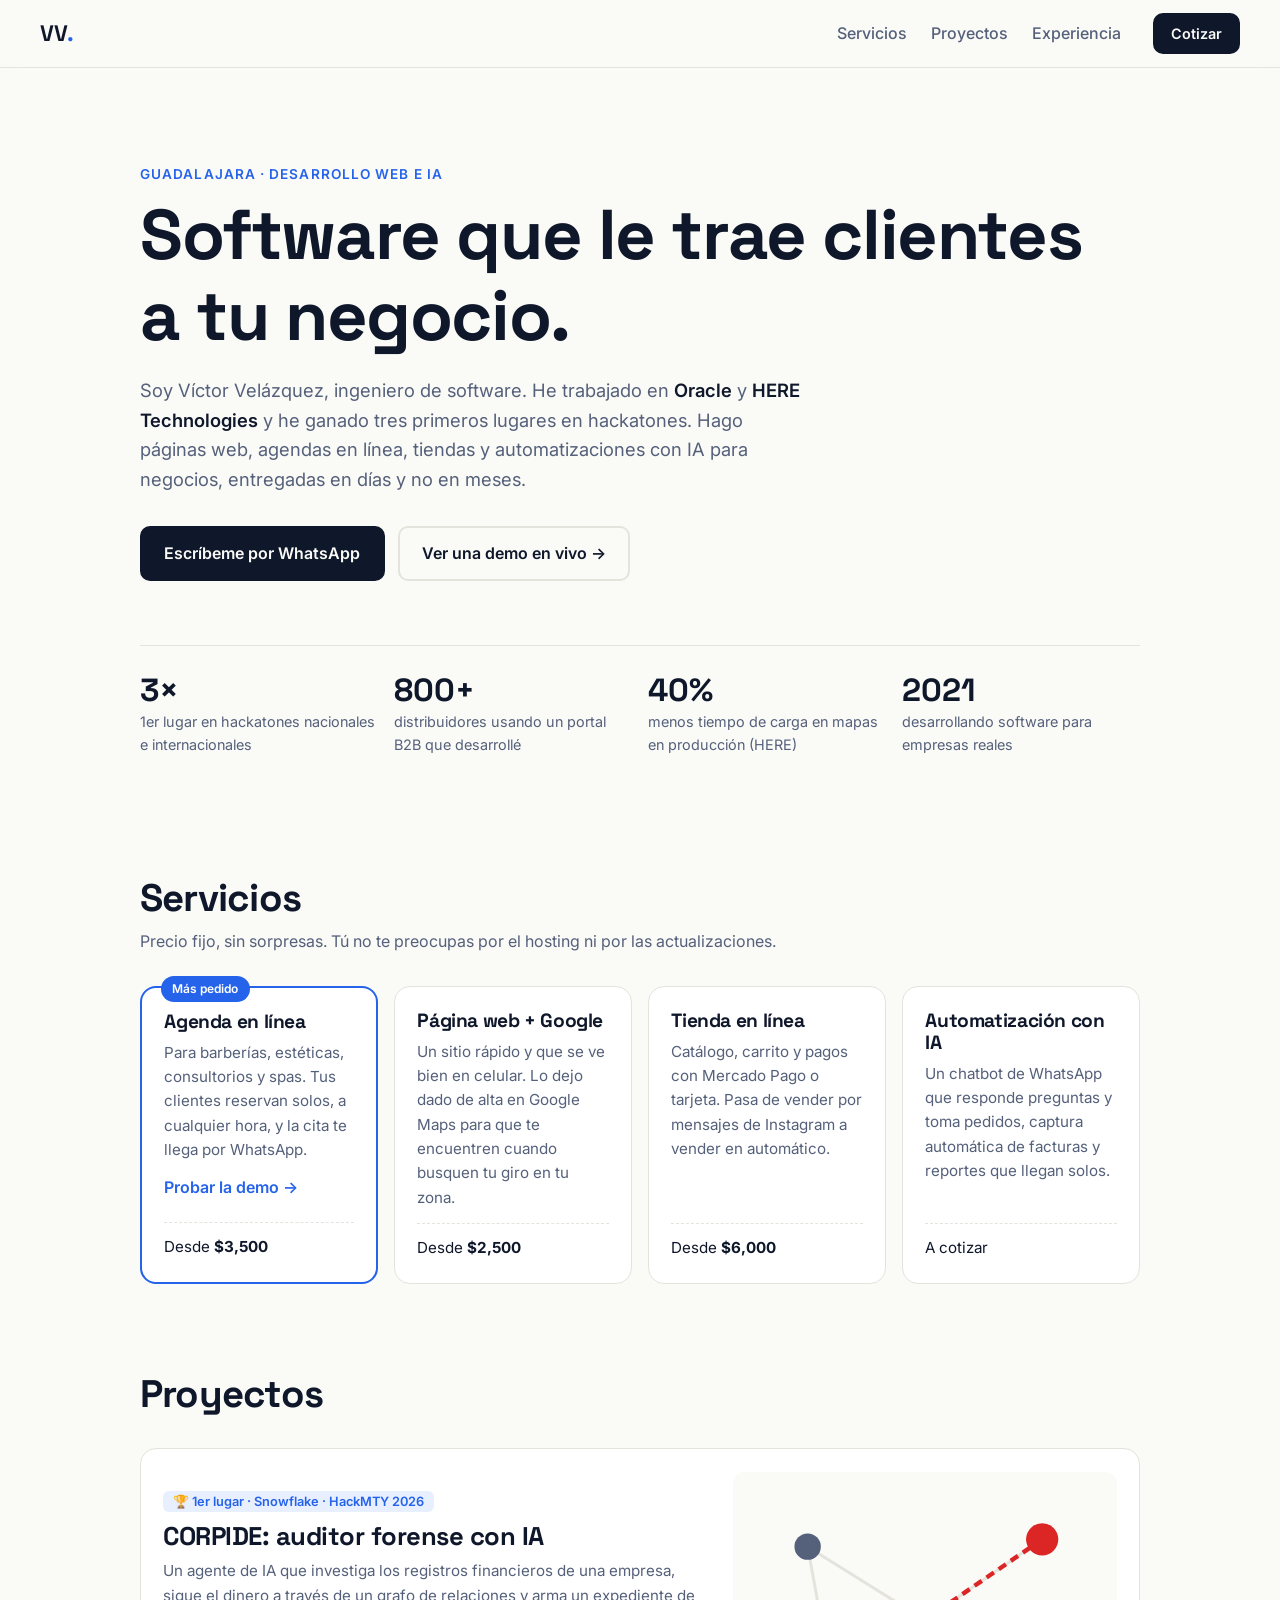
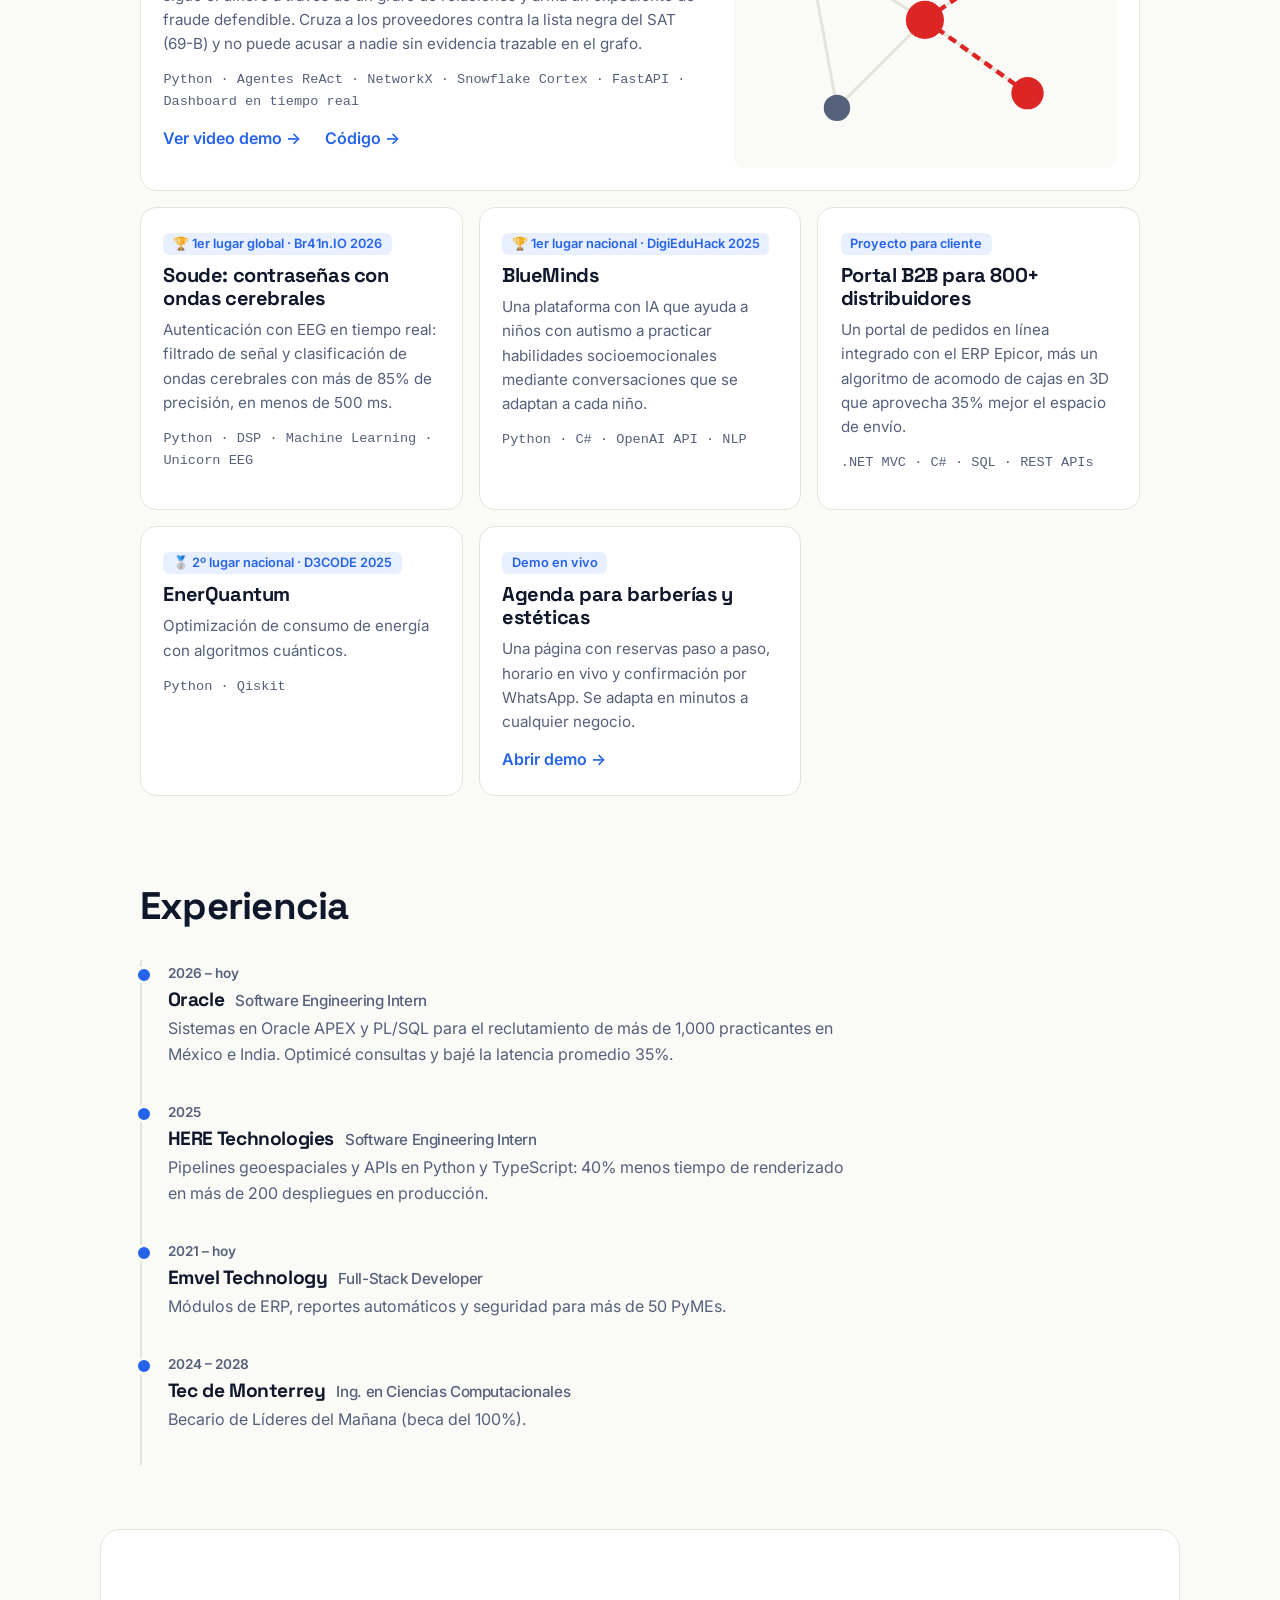
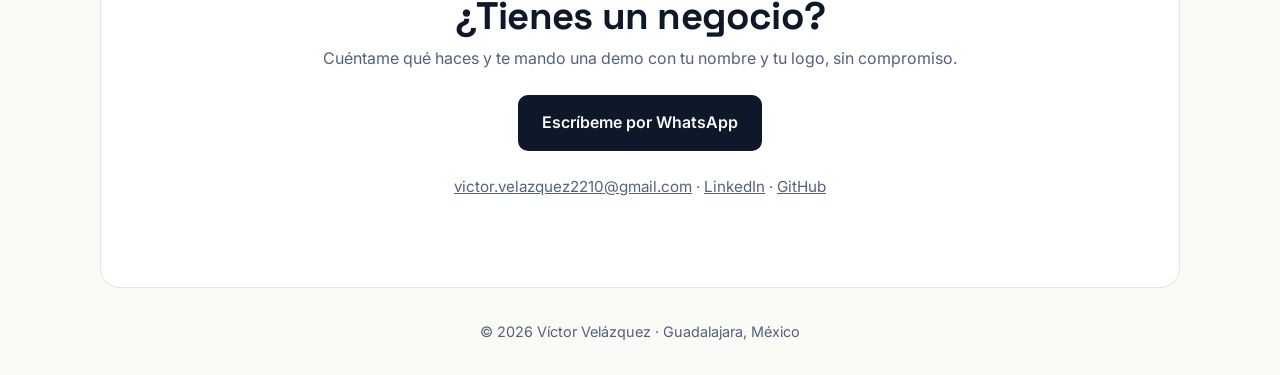
==== index.html @ 0cb5fa5f "upload" ====
<!doctype html>
<html lang="es">
<head>
  <meta charset="utf-8">
  <meta name="viewport" content="width=device-width, initial-scale=1">
  <title>Víctor Velázquez · Desarrollo web e IA</title>
  <meta name="description" content="Sitios web, agendas en línea, tiendas y automatización con IA para negocios. Ingeniero de software con experiencia en Oracle y HERE Technologies.">
  <meta property="og:title" content="Víctor Velázquez · Desarrollo web e IA">
  <meta property="og:description" content="Sitios, agendas en línea, tiendas y automatización con IA para negocios en Guadalajara.">
  <link rel="preconnect" href="https://fonts.googleapis.com">
  <link href="https://fonts.googleapis.com/css2?family=Space+Grotesk:wght@500;700&family=Inter:wght@400;500;600&display=swap" rel="stylesheet">
  <link rel="stylesheet" href="styles.css">
</head>
<body>
  <header class="nav">
    <a href="#" class="nav__logo">VV<span>.</span></a>
    <nav class="nav__links">
      <a href="#servicios">Servicios</a>
      <a href="#proyectos">Proyectos</a>
      <a href="#experiencia">Experiencia</a>
    </nav>
    <a class="btn btn--sm" href="https://wa.me/523312699758?text=Hola%20V%C3%ADctor%2C%20me%20interesa%20un%20sitio%20para%20mi%20negocio" target="_blank" rel="noopener">Cotizar</a>
  </header>

  <main>
    <section class="hero contenedor">
      <p class="etiqueta">Guadalajara · Desarrollo web e IA</p>
      <h1>Software que le trae clientes<br>a tu negocio.</h1>
      <p class="hero__sub">
        Soy Víctor Velázquez, ingeniero de software. He trabajado en <b>Oracle</b> y <b>HERE Technologies</b>
        y he ganado tres primeros lugares en hackatones. Hago páginas web, agendas en línea,
        tiendas y automatizaciones con IA para negocios, entregadas en días y no en meses.
      </p>
      <div class="hero__ctas">
        <a class="btn" href="https://wa.me/523312699758?text=Hola%20V%C3%ADctor%2C%20me%20interesa%20un%20sitio%20para%20mi%20negocio" target="_blank" rel="noopener">Escríbeme por WhatsApp</a>
        <a class="btn btn--ghost" href="barberia/">Ver una demo en vivo →</a>
      </div>
      <dl class="cifras">
        <div><dt>3×</dt><dd>1er lugar en hackatones nacionales e internacionales</dd></div>
        <div><dt>800+</dt><dd>distribuidores usando un portal B2B que desarrollé</dd></div>
        <div><dt>40%</dt><dd>menos tiempo de carga en mapas en producción (HERE)</dd></div>
        <div><dt>2021</dt><dd>desarrollando software para empresas reales</dd></div>
      </dl>
    </section>

    <section id="servicios" class="seccion contenedor">
      <h2>Servicios</h2>
      <p class="seccion__intro">Precio fijo, sin sorpresas. Tú no te preocupas por el hosting ni por las actualizaciones.</p>
      <div class="servicios">
        <article class="tarjeta tarjeta--destacada">
          <span class="chip">Más pedido</span>
          <h3>Agenda en línea</h3>
          <p>Para barberías, estéticas, consultorios y spas. Tus clientes reservan solos, a cualquier hora, y la cita te llega por WhatsApp.</p>
          <a class="link" href="barberia/">Probar la demo →</a>
          <p class="precio">Desde <b>$3,500</b></p>
        </article>
        <article class="tarjeta">
          <h3>Página web + Google</h3>
          <p>Un sitio rápido y que se ve bien en celular. Lo dejo dado de alta en Google Maps para que te encuentren cuando busquen tu giro en tu zona.</p>
          <p class="precio">Desde <b>$2,500</b></p>
        </article>
        <article class="tarjeta">
          <h3>Tienda en línea</h3>
          <p>Catálogo, carrito y pagos con Mercado Pago o tarjeta. Pasa de vender por mensajes de Instagram a vender en automático.</p>
          <p class="precio">Desde <b>$6,000</b></p>
        </article>
        <article class="tarjeta">
          <h3>Automatización con IA</h3>
          <p>Un chatbot de WhatsApp que responde preguntas y toma pedidos, captura automática de facturas y reportes que llegan solos.</p>
          <p class="precio">A cotizar</p>
        </article>
      </div>
    </section>

    <section id="proyectos" class="seccion contenedor">
      <h2>Proyectos</h2>
      <div class="proyectos">
        <article class="proyecto proyecto--grande">
          <div class="proyecto__meta">
            <span class="premio">🏆 1er lugar · Snowflake · HackMTY 2026</span>
            <h3>CORPIDE: auditor forense con IA</h3>
            <p>
              Un agente de IA que investiga los registros financieros de una empresa, sigue el dinero
              a través de un grafo de relaciones y arma un expediente de fraude defendible.
              Cruza a los proveedores contra la lista negra del SAT (69-B) y no puede acusar
              a nadie sin evidencia trazable en el grafo.
            </p>
            <p class="stack">Python · Agentes ReAct · NetworkX · Snowflake Cortex · FastAPI · Dashboard en tiempo real</p>
            <div class="proyecto__links">
              <a class="link" href="https://youtu.be/WHBfnFXW1JA" target="_blank" rel="noopener">Ver video demo →</a>
              <a class="link" href="https://github.com/Victor-123321/ForensicAuditor" target="_blank" rel="noopener">Código →</a>
            </div>
          </div>
          <div class="proyecto__visual" aria-hidden="true">
            <svg viewBox="0 0 240 180">
              <g class="aristas">
                <line x1="40" y1="40" x2="120" y2="90"/><line x1="200" y1="35" x2="120" y2="90"/>
                <line x1="60" y1="150" x2="120" y2="90"/><line x1="120" y1="90" x2="190" y2="140"/>
                <line x1="40" y1="40" x2="60" y2="150"/>
              </g>
              <g class="rastro"><line x1="200" y1="35" x2="120" y2="90"/><line x1="120" y1="90" x2="190" y2="140"/></g>
              <circle cx="40" cy="40" r="9"/><circle cx="60" cy="150" r="9"/>
              <circle class="sospechoso" cx="200" cy="35" r="11"/><circle class="sospechoso" cx="120" cy="90" r="13"/>
              <circle class="sospechoso" cx="190" cy="140" r="11"/>
            </svg>
          </div>
        </article>

        <article class="proyecto">
          <span class="premio">🏆 1er lugar global · Br41n.IO 2026</span>
          <h3>Soude: contraseñas con ondas cerebrales</h3>
          <p>Autenticación con EEG en tiempo real: filtrado de señal y clasificación de ondas cerebrales con más de 85% de precisión, en menos de 500 ms.</p>
          <p class="stack">Python · DSP · Machine Learning · Unicorn EEG</p>
        </article>

        <article class="proyecto">
          <span class="premio">🏆 1er lugar nacional · DigiEduHack 2025</span>
          <h3>BlueMinds</h3>
          <p>Una plataforma con IA que ayuda a niños con autismo a practicar habilidades socioemocionales mediante conversaciones que se adaptan a cada niño.</p>
          <p class="stack">Python · C# · OpenAI API · NLP</p>
        </article>

        <article class="proyecto">
          <span class="premio">Proyecto para cliente</span>
          <h3>Portal B2B para 800+ distribuidores</h3>
          <p>Un portal de pedidos en línea integrado con el ERP Epicor, más un algoritmo de acomodo de cajas en 3D que aprovecha 35% mejor el espacio de envío.</p>
          <p class="stack">.NET MVC · C# · SQL · REST APIs</p>
        </article>

        <article class="proyecto">
          <span class="premio">🥈 2º lugar nacional · D3CODE 2025</span>
          <h3>EnerQuantum</h3>
          <p>Optimización de consumo de energía con algoritmos cuánticos.</p>
          <p class="stack">Python · Qiskit</p>
        </article>

        <article class="proyecto">
          <span class="premio">Demo en vivo</span>
          <h3>Agenda para barberías y estéticas</h3>
          <p>Una página con reservas paso a paso, horario en vivo y confirmación por WhatsApp. Se adapta en minutos a cualquier negocio.</p>
          <a class="link" href="barberia/">Abrir demo →</a>
        </article>
      </div>
    </section>

    <section id="experiencia" class="seccion contenedor">
      <h2>Experiencia</h2>
      <ol class="linea">
        <li>
          <span class="linea__fecha">2026 – hoy</span>
          <h3>Oracle <small>Software Engineering Intern</small></h3>
          <p>Sistemas en Oracle APEX y PL/SQL para el reclutamiento de más de 1,000 practicantes en México e India. Optimicé consultas y bajé la latencia promedio 35%.</p>
        </li>
        <li>
          <span class="linea__fecha">2025</span>
          <h3>HERE Technologies <small>Software Engineering Intern</small></h3>
          <p>Pipelines geoespaciales y APIs en Python y TypeScript: 40% menos tiempo de renderizado en más de 200 despliegues en producción.</p>
        </li>
        <li>
          <span class="linea__fecha">2021 – hoy</span>
          <h3>Emvel Technology <small>Full-Stack Developer</small></h3>
          <p>Módulos de ERP, reportes automáticos y seguridad para más de 50 PyMEs.</p>
        </li>
        <li>
          <span class="linea__fecha">2024 – 2028</span>
          <h3>Tec de Monterrey <small>Ing. en Ciencias Computacionales</small></h3>
          <p>Becario de Líderes del Mañana (beca del 100%).</p>
        </li>
      </ol>
    </section>

    <section class="cta contenedor">
      <h2>¿Tienes un negocio?</h2>
      <p>Cuéntame qué haces y te mando una demo con tu nombre y tu logo, sin compromiso.</p>
      <a class="btn" href="https://wa.me/523312699758?text=Hola%20V%C3%ADctor%2C%20me%20interesa%20un%20sitio%20para%20mi%20negocio" target="_blank" rel="noopener">Escríbeme por WhatsApp</a>
      <p class="cta__otros">
        <a href="mailto:victor.velazquez2210@gmail.com">victor.velazquez2210@gmail.com</a> ·
        <a href="https://www.linkedin.com/in/vicvelazz/" target="_blank" rel="noopener">LinkedIn</a> ·
        <a href="https://github.com/Victor-123321" target="_blank" rel="noopener">GitHub</a>
      </p>
    </section>
  </main>

  <footer class="pie contenedor">© 2026 Víctor Velázquez · Guadalajara, México</footer>
</body>
</html>
---- styles.css ----
:root {
  --fondo: #fafaf7;
  --superficie: #ffffff;
  --texto: #0f172a;
  --tenue: #55607a;
  --borde: #e4e4dc;
  --acento: #2563eb;
  --acento-suave: #e8efff;
  --rojo: #dc2626;
  --display: "Space Grotesk", system-ui, sans-serif;
  --cuerpo: "Inter", system-ui, sans-serif;
}
@media (prefers-color-scheme: dark) {
  :root {
    --fondo: #0b0f19;
    --superficie: #121828;
    --texto: #e8ecf4;
    --tenue: #94a0b8;
    --borde: #222a3d;
    --acento: #6b9bff;
    --acento-suave: #18233f;
    --rojo: #f87171;
  }
}

* { box-sizing: border-box; }
html { scroll-behavior: smooth; }
body { margin: 0; background: var(--fondo); color: var(--texto); font: 16px/1.6 var(--cuerpo); }
a { color: inherit; }
h1, h2, h3 { font-family: var(--display); line-height: 1.15; letter-spacing: -.02em; }
h2 { font-size: clamp(1.8rem, 4vw, 2.4rem); margin: 0 0 .5rem; }

.contenedor { max-width: 1080px; margin: 0 auto; padding-left: clamp(16px, 4vw, 40px); padding-right: clamp(16px, 4vw, 40px); }

.btn {
  display: inline-block; text-decoration: none; font-weight: 600;
  background: var(--texto); color: var(--fondo);
  padding: .8rem 1.4rem; border-radius: 10px; border: 2px solid var(--texto);
  transition: transform .15s;
}
.btn:hover { transform: translateY(-1px); }
.btn--ghost { background: transparent; color: var(--texto); border-color: var(--borde); }
.btn--sm { padding: .45rem 1rem; font-size: .9rem; }
.link { color: var(--acento); text-decoration: none; font-weight: 600; }
.link:hover { text-decoration: underline; }

.nav {
  position: sticky; top: 0; z-index: 10;
  display: flex; align-items: center; gap: 2rem;
  padding: .8rem clamp(16px, 4vw, 40px);
  background: color-mix(in srgb, var(--fondo) 85%, transparent);
  backdrop-filter: blur(10px); border-bottom: 1px solid var(--borde);
}
.nav__logo { font: 700 1.4rem var(--display); text-decoration: none; margin-right: auto; }
.nav__logo span { color: var(--acento); }
.nav__links { display: flex; gap: 1.5rem; }
.nav__links a { text-decoration: none; color: var(--tenue); font-weight: 500; }
.nav__links a:hover { color: var(--texto); }

.hero { padding-top: clamp(3rem, 10vw, 6rem); padding-bottom: 3rem; }
.etiqueta { color: var(--acento); font-weight: 600; font-size: .85rem; letter-spacing: .08em; text-transform: uppercase; margin: 0; }
.hero h1 { font-size: clamp(2.4rem, 7vw, 4.4rem); margin: .6rem 0 1.2rem; }
.hero__sub { font-size: 1.15rem; color: var(--tenue); max-width: 660px; margin: 0 0 2rem; }
.hero__sub b { color: var(--texto); font-weight: 600; }
.hero__ctas { display: flex; gap: .8rem; flex-wrap: wrap; }

.cifras {
  display: grid; grid-template-columns: repeat(4, 1fr); gap: 1rem;
  margin: 4rem 0 0; padding: 1.5rem 0 0; border-top: 1px solid var(--borde);
}
.cifras dt { font: 700 2rem var(--display); }
.cifras dd { margin: 0; color: var(--tenue); font-size: .9rem; }

.seccion { padding-top: 4.5rem; padding-bottom: 1rem; }
.seccion__intro { color: var(--tenue); margin: 0 0 2rem; }

.servicios { display: grid; grid-template-columns: repeat(auto-fit, minmax(230px, 1fr)); gap: 1rem; }
.tarjeta {
  position: relative; display: flex; flex-direction: column;
  background: var(--superficie); border: 1px solid var(--borde); border-radius: 16px; padding: 1.4rem;
}
.tarjeta h3 { margin: 0 0 .5rem; font-size: 1.2rem; }
.tarjeta p { margin: 0 0 .8rem; color: var(--tenue); font-size: .95rem; }
.tarjeta .precio { margin: auto 0 0; padding-top: .8rem; border-top: 1px dashed var(--borde); color: var(--texto); }
.tarjeta .link { margin-bottom: .8rem; }
.tarjeta--destacada { border: 2px solid var(--acento); }
.chip {
  position: absolute; top: -12px; left: 1.2rem;
  background: var(--acento); color: #fff; font-size: .75rem; font-weight: 600;
  padding: .2rem .7rem; border-radius: 999px;
}

.proyectos { display: grid; grid-template-columns: repeat(auto-fill, minmax(300px, 1fr)); gap: 1rem; margin-top: 2rem; }
.proyecto { background: var(--superficie); border: 1px solid var(--borde); border-radius: 16px; padding: 1.4rem; }
.proyecto h3 { margin: .5rem 0; font-size: 1.25rem; }
.proyecto p { margin: 0 0 .8rem; color: var(--tenue); font-size: .95rem; }
.proyecto--grande { grid-column: 1 / -1; display: grid; grid-template-columns: 1.4fr 1fr; gap: 2rem; align-items: center; }
.proyecto--grande h3 { font-size: 1.6rem; }
.premio { font-size: .8rem; font-weight: 600; color: var(--acento); background: var(--acento-suave); padding: .2rem .6rem; border-radius: 6px; }
.stack { font-size: .85rem !important; font-family: ui-monospace, monospace; }
.proyecto__links { display: flex; gap: 1.5rem; flex-wrap: wrap; }
.proyecto__visual { background: var(--fondo); border-radius: 12px; padding: 1rem; }
.proyecto__visual svg { width: 100%; height: auto; display: block; }
.proyecto__visual .aristas line { stroke: var(--borde); stroke-width: 2; }
.proyecto__visual .rastro line { stroke: var(--rojo); stroke-width: 3; stroke-dasharray: 6 4; }
.proyecto__visual circle { fill: var(--tenue); }
.proyecto__visual .sospechoso { fill: var(--rojo); }

.linea { list-style: none; padding: 0; margin: 2rem 0 0; border-left: 2px solid var(--borde); }
.linea li { position: relative; padding: 0 0 2rem 1.6rem; }
.linea li::before {
  content: ""; position: absolute; left: -7px; top: .35rem;
  width: 12px; height: 12px; border-radius: 50%; background: var(--acento); border: 3px solid var(--fondo);
}
.linea__fecha { font-size: .85rem; color: var(--tenue); font-weight: 600; }
.linea h3 { margin: .2rem 0 .3rem; font-size: 1.2rem; }
.linea h3 small { font: 500 .95rem var(--cuerpo); color: var(--tenue); margin-left: .4rem; }
.linea p { margin: 0; color: var(--tenue); max-width: 680px; }

.cta {
  margin-top: 3rem; text-align: center;
  padding-top: 4rem; padding-bottom: 4rem;
  background: var(--superficie); border: 1px solid var(--borde); border-radius: 20px;
}
.cta p { color: var(--tenue); margin: 0 0 1.5rem; }
.cta__otros { margin-top: 1.5rem !important; font-size: .95rem; }
.cta__otros a { color: var(--tenue); }

.pie { padding-top: 2rem; padding-bottom: 2rem; color: var(--tenue); font-size: .9rem; text-align: center; }

@media (max-width: 760px) {
  .nav__links { display: none; }
  .cifras { grid-template-columns: repeat(2, 1fr); }
  .proyecto--grande { grid-template-columns: 1fr; }
  .cta { border-radius: 0; border-left: 0; border-right: 0; }
}
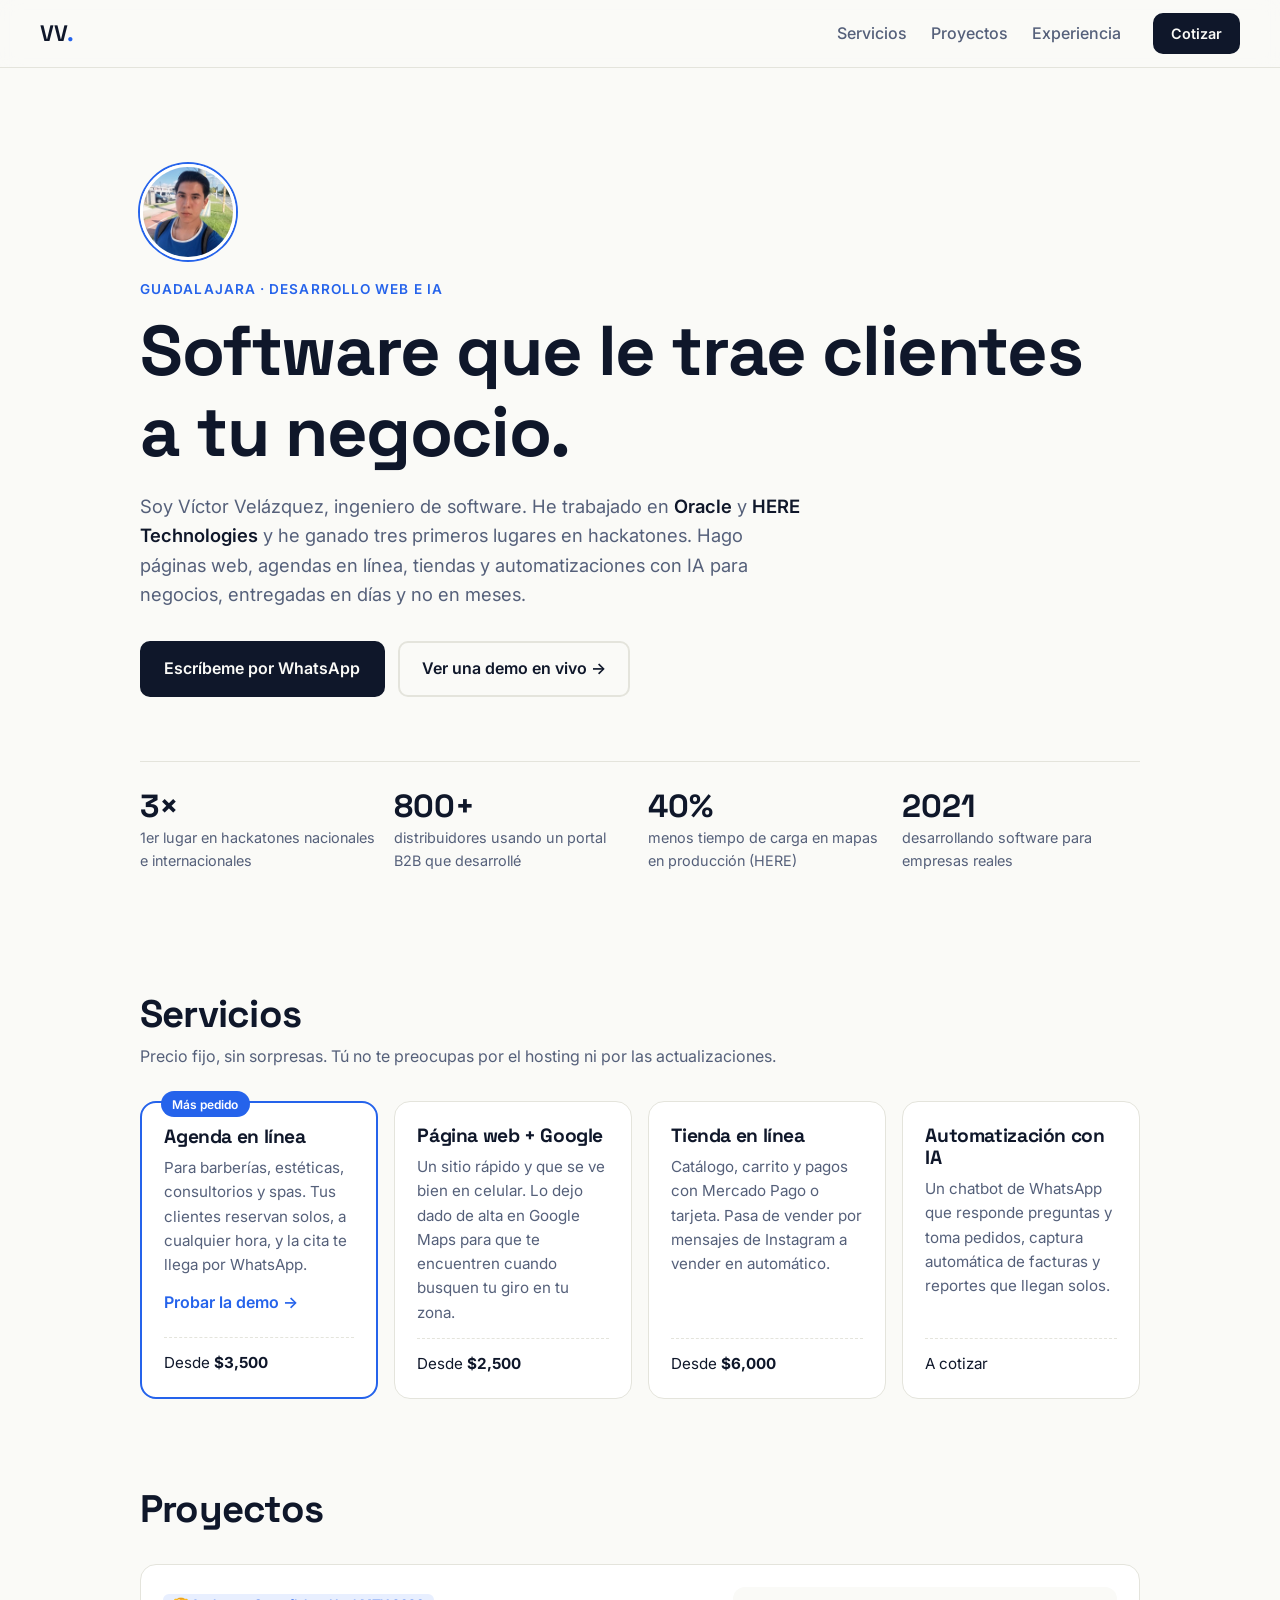
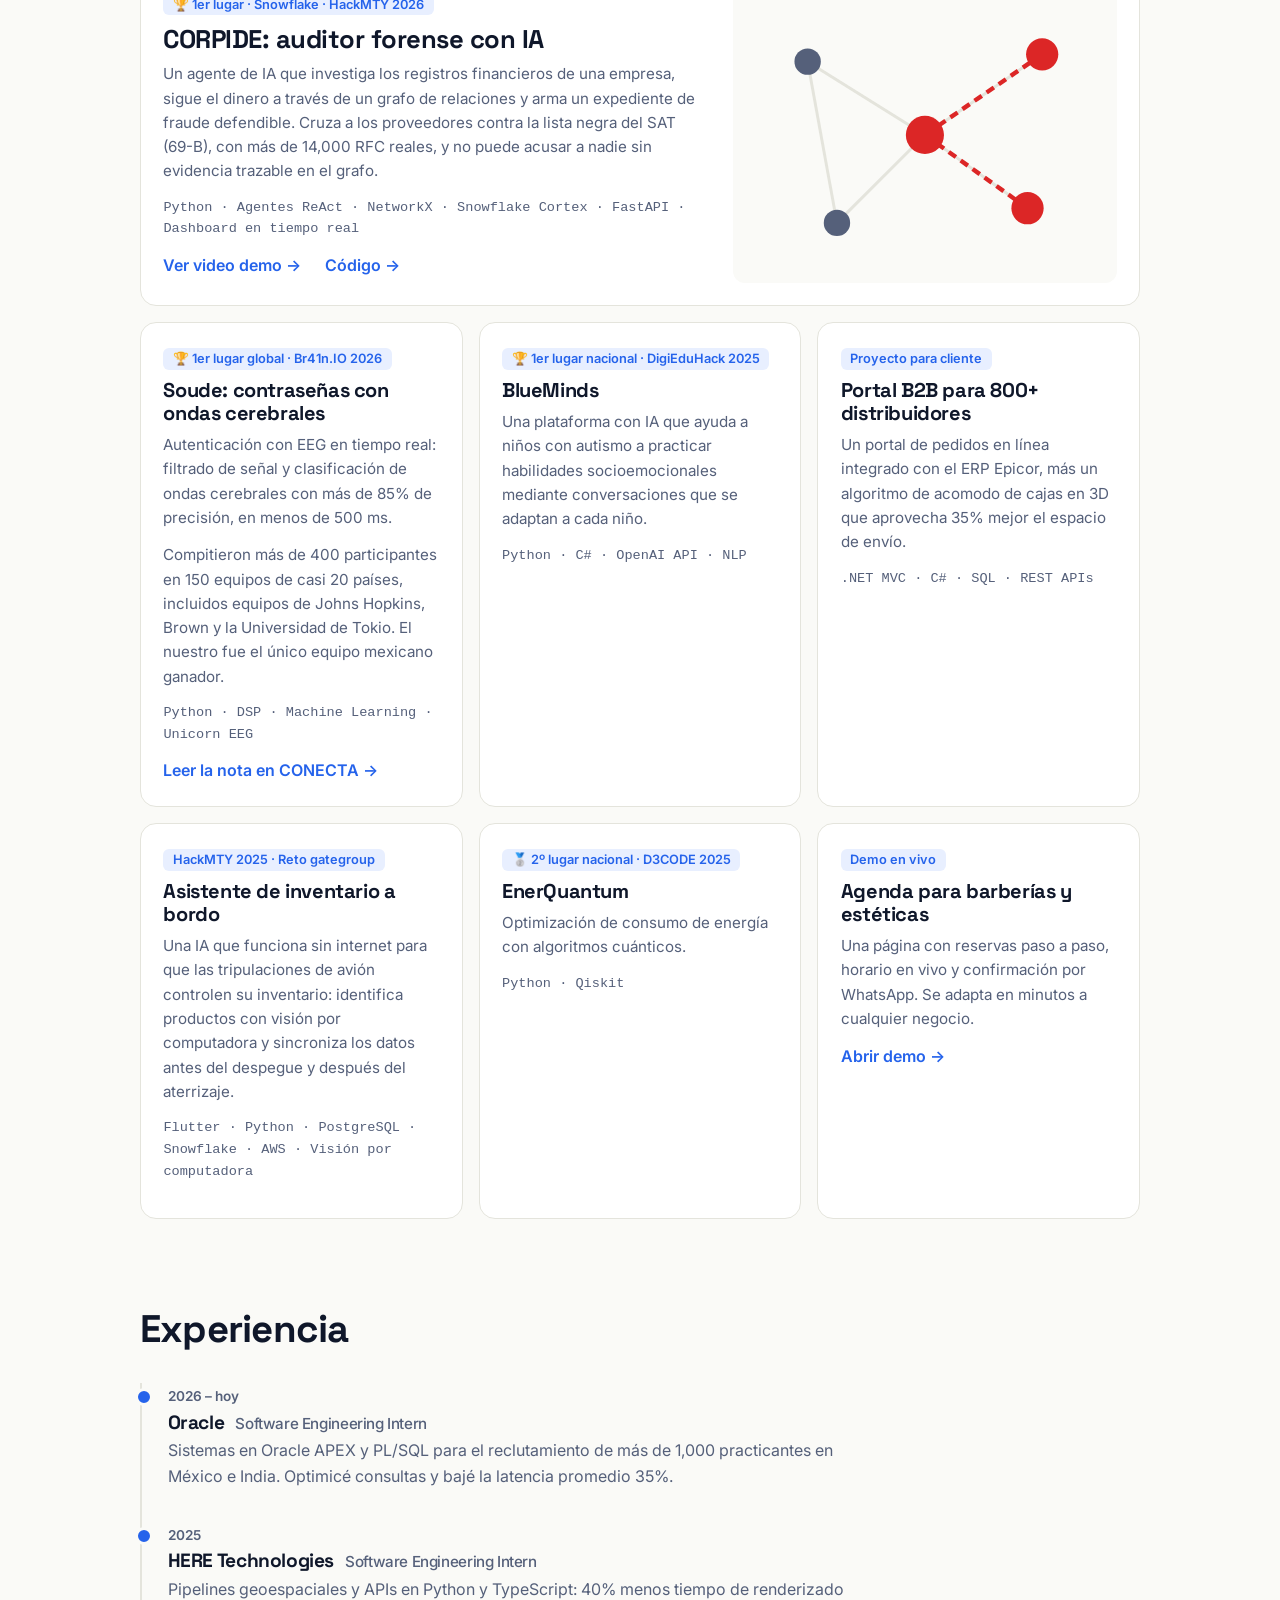
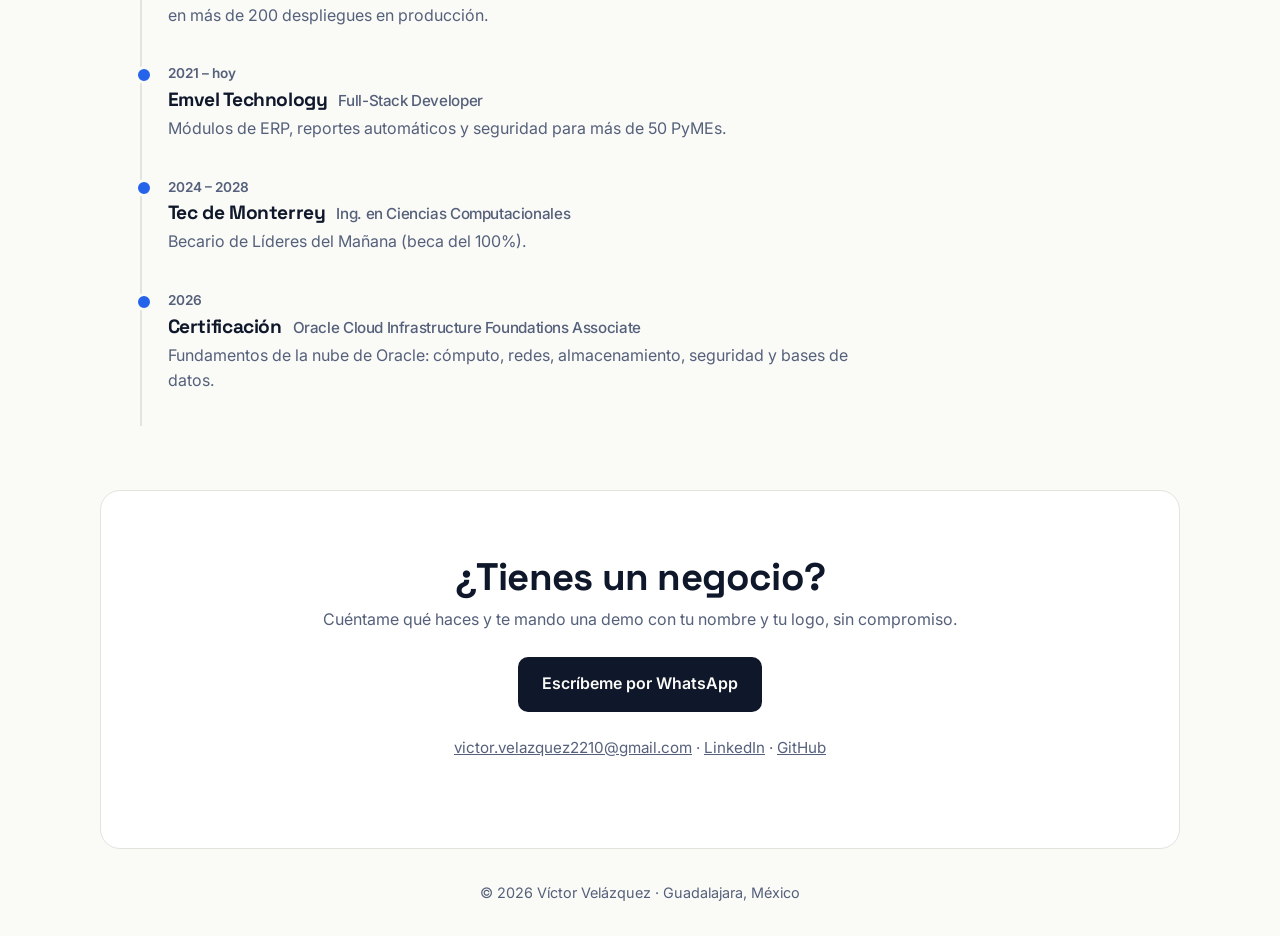
==== commit ccb6fe95: "Foto, datos de LinkedIn y nota de CONECTA" ====
--- a/index.html
+++ b/index.html
@@ -24,6 +24,7 @@
 
   <main>
     <section class="hero contenedor">
+      <img class="hero__foto" src="foto.jpg" alt="Víctor Velázquez" width="400" height="400">
       <p class="etiqueta">Guadalajara · Desarrollo web e IA</p>
       <h1>Software que le trae clientes<br>a tu negocio.</h1>
       <p class="hero__sub">
@@ -82,8 +83,8 @@
             <p>
               Un agente de IA que investiga los registros financieros de una empresa, sigue el dinero
               a través de un grafo de relaciones y arma un expediente de fraude defendible.
-              Cruza a los proveedores contra la lista negra del SAT (69-B) y no puede acusar
-              a nadie sin evidencia trazable en el grafo.
+              Cruza a los proveedores contra la lista negra del SAT (69-B), con más de 14,000 RFC
+              reales, y no puede acusar a nadie sin evidencia trazable en el grafo.
             </p>
             <p class="stack">Python · Agentes ReAct · NetworkX · Snowflake Cortex · FastAPI · Dashboard en tiempo real</p>
             <div class="proyecto__links">
@@ -110,7 +111,9 @@
           <span class="premio">🏆 1er lugar global · Br41n.IO 2026</span>
           <h3>Soude: contraseñas con ondas cerebrales</h3>
           <p>Autenticación con EEG en tiempo real: filtrado de señal y clasificación de ondas cerebrales con más de 85% de precisión, en menos de 500 ms.</p>
+          <p>Compitieron más de 400 participantes en 150 equipos de casi 20 países, incluidos equipos de Johns Hopkins, Brown y la Universidad de Tokio. El nuestro fue el único equipo mexicano ganador.</p>
           <p class="stack">Python · DSP · Machine Learning · Unicorn EEG</p>
+          <a class="link" href="https://conecta.tec.mx/es/noticias/guadalajara/educacion/interfase-premiada-estudiantes-tec-ganan-concurso-de-neurotecnologia" target="_blank" rel="noopener">Leer la nota en CONECTA →</a>
         </article>
 
         <article class="proyecto">
@@ -128,6 +131,13 @@
         </article>
 
         <article class="proyecto">
+          <span class="premio">HackMTY 2025 · Reto gategroup</span>
+          <h3>Asistente de inventario a bordo</h3>
+          <p>Una IA que funciona sin internet para que las tripulaciones de avión controlen su inventario: identifica productos con visión por computadora y sincroniza los datos antes del despegue y después del aterrizaje.</p>
+          <p class="stack">Flutter · Python · PostgreSQL · Snowflake · AWS · Visión por computadora</p>
+        </article>
+
+        <article class="proyecto">
           <span class="premio">🥈 2º lugar nacional · D3CODE 2025</span>
           <h3>EnerQuantum</h3>
           <p>Optimización de consumo de energía con algoritmos cuánticos.</p>
@@ -165,6 +175,11 @@
           <span class="linea__fecha">2024 – 2028</span>
           <h3>Tec de Monterrey <small>Ing. en Ciencias Computacionales</small></h3>
           <p>Becario de Líderes del Mañana (beca del 100%).</p>
+        </li>
+        <li>
+          <span class="linea__fecha">2026</span>
+          <h3>Certificación <small>Oracle Cloud Infrastructure Foundations Associate</small></h3>
+          <p>Fundamentos de la nube de Oracle: cómputo, redes, almacenamiento, seguridad y bases de datos.</p>
         </li>
       </ol>
     </section>
--- a/styles.css
+++ b/styles.css
@@ -58,6 +58,10 @@
 .nav__links a:hover { color: var(--texto); }
 
 .hero { padding-top: clamp(3rem, 10vw, 6rem); padding-bottom: 3rem; }
+.hero__foto {
+  width: 96px; height: 96px; border-radius: 50%; object-fit: cover; display: block;
+  margin-bottom: 1.2rem; border: 3px solid var(--superficie); box-shadow: 0 0 0 2px var(--acento);
+}
 .etiqueta { color: var(--acento); font-weight: 600; font-size: .85rem; letter-spacing: .08em; text-transform: uppercase; margin: 0; }
 .hero h1 { font-size: clamp(2.4rem, 7vw, 4.4rem); margin: .6rem 0 1.2rem; }
 .hero__sub { font-size: 1.15rem; color: var(--tenue); max-width: 660px; margin: 0 0 2rem; }
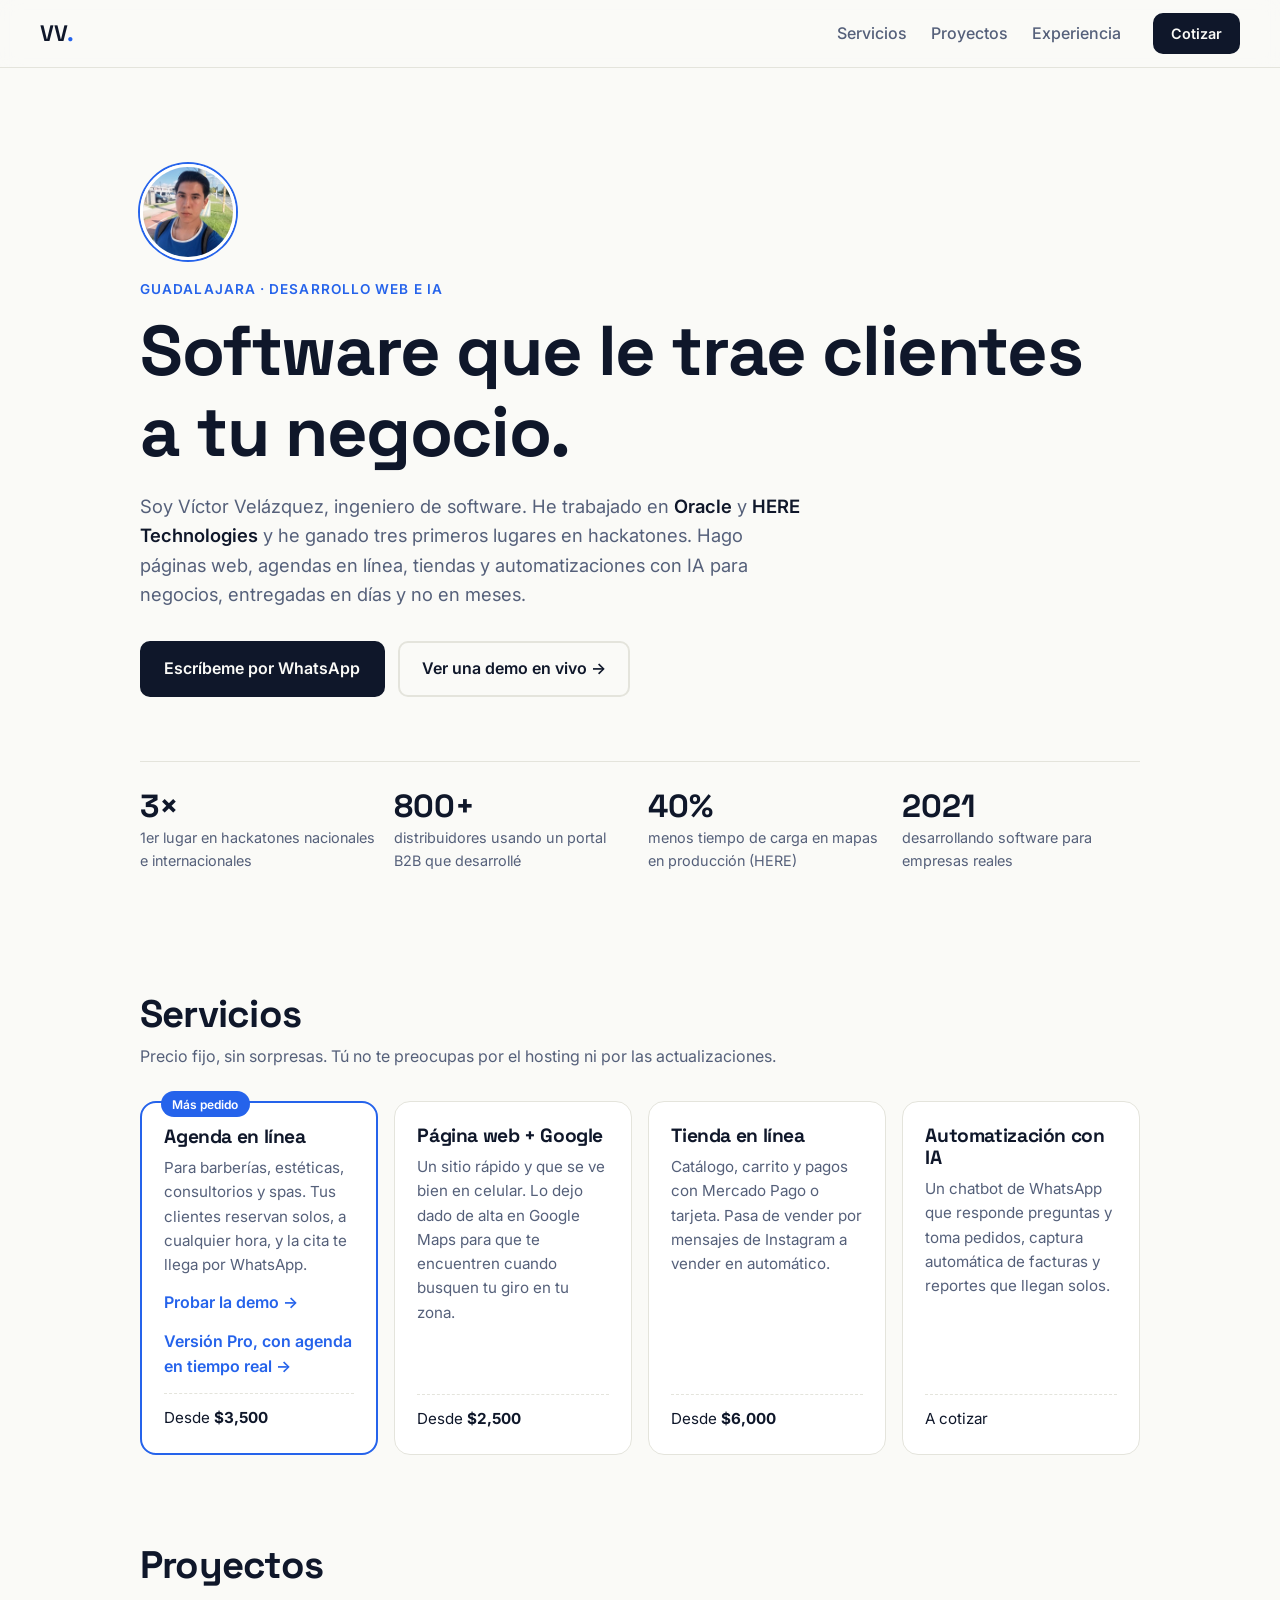
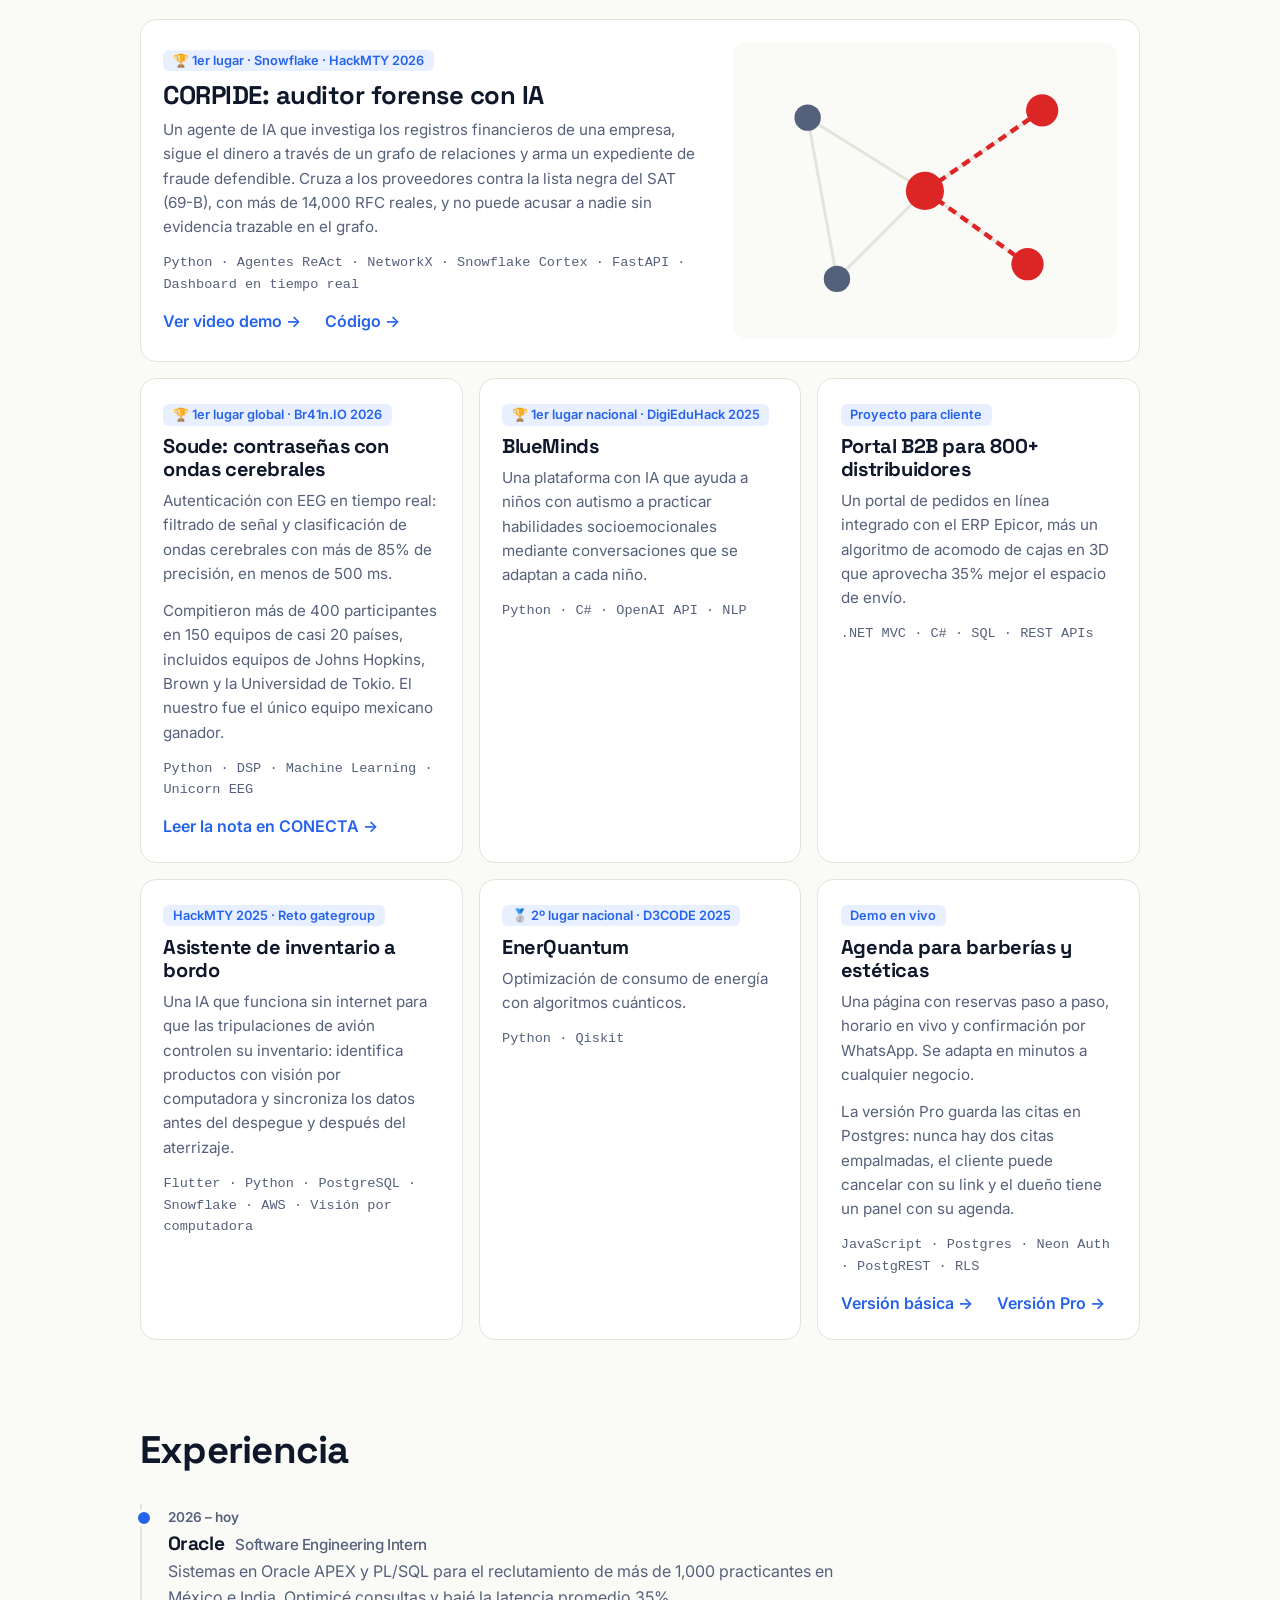
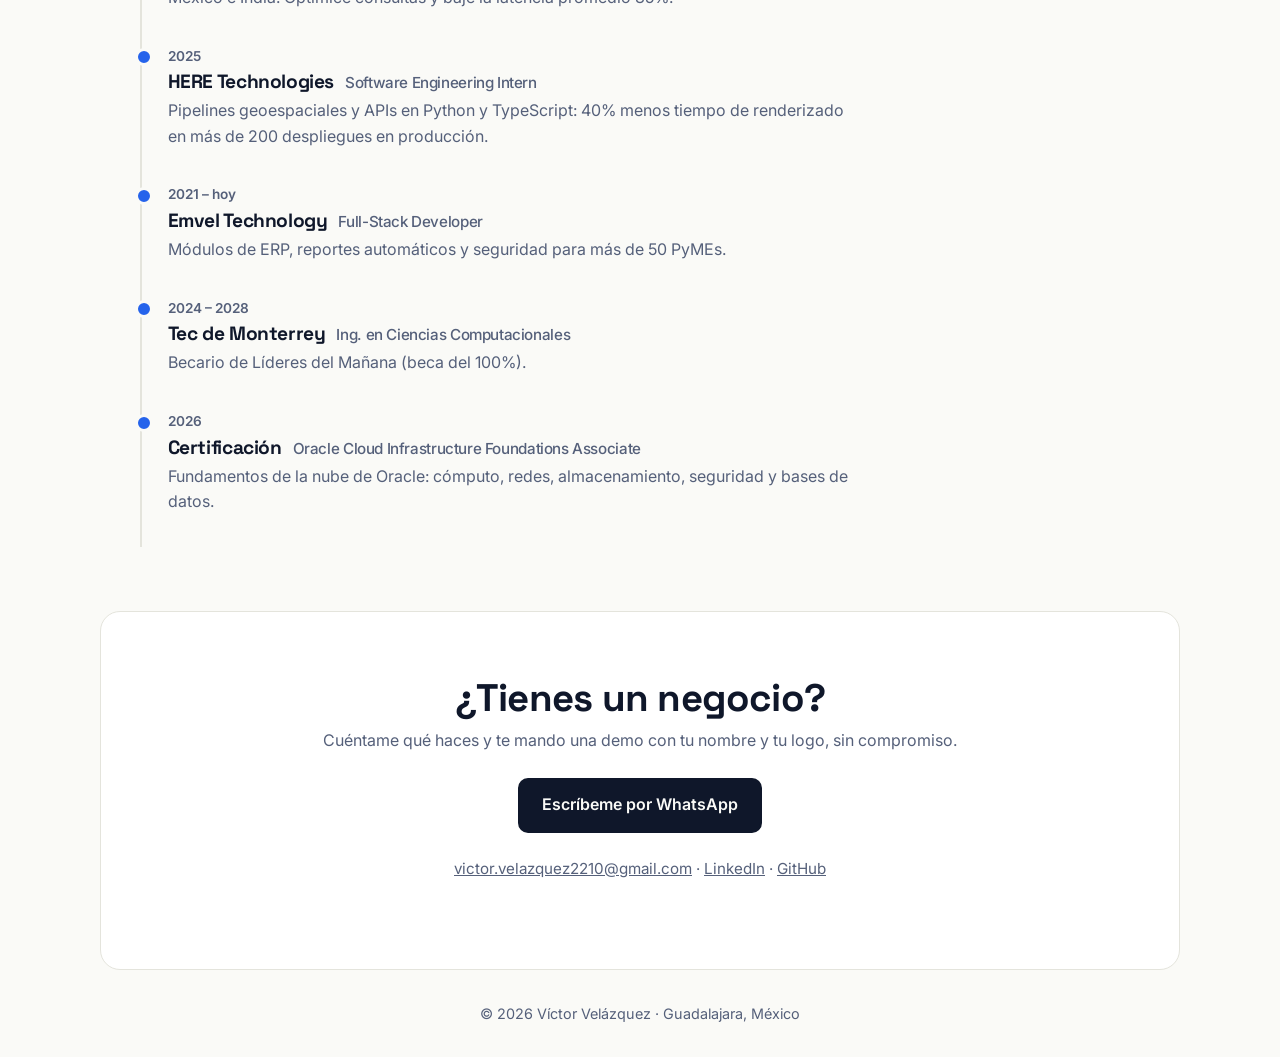
==== commit d896d28c: "Demo Pro con Neon" ====
--- a/index.html
+++ b/index.html
@@ -53,6 +53,7 @@
           <h3>Agenda en línea</h3>
           <p>Para barberías, estéticas, consultorios y spas. Tus clientes reservan solos, a cualquier hora, y la cita te llega por WhatsApp.</p>
           <a class="link" href="barberia/">Probar la demo →</a>
+          <a class="link" href="barberia-pro/">Versión Pro, con agenda en tiempo real →</a>
           <p class="precio">Desde <b>$3,500</b></p>
         </article>
         <article class="tarjeta">
@@ -148,7 +149,12 @@
           <span class="premio">Demo en vivo</span>
           <h3>Agenda para barberías y estéticas</h3>
           <p>Una página con reservas paso a paso, horario en vivo y confirmación por WhatsApp. Se adapta en minutos a cualquier negocio.</p>
-          <a class="link" href="barberia/">Abrir demo →</a>
+          <p>La versión Pro guarda las citas en Postgres: nunca hay dos citas empalmadas, el cliente puede cancelar con su link y el dueño tiene un panel con su agenda.</p>
+          <p class="stack">JavaScript · Postgres · Neon Auth · PostgREST · RLS</p>
+          <div class="proyecto__links">
+            <a class="link" href="barberia/">Versión básica →</a>
+            <a class="link" href="barberia-pro/">Versión Pro →</a>
+          </div>
         </article>
       </div>
     </section>
